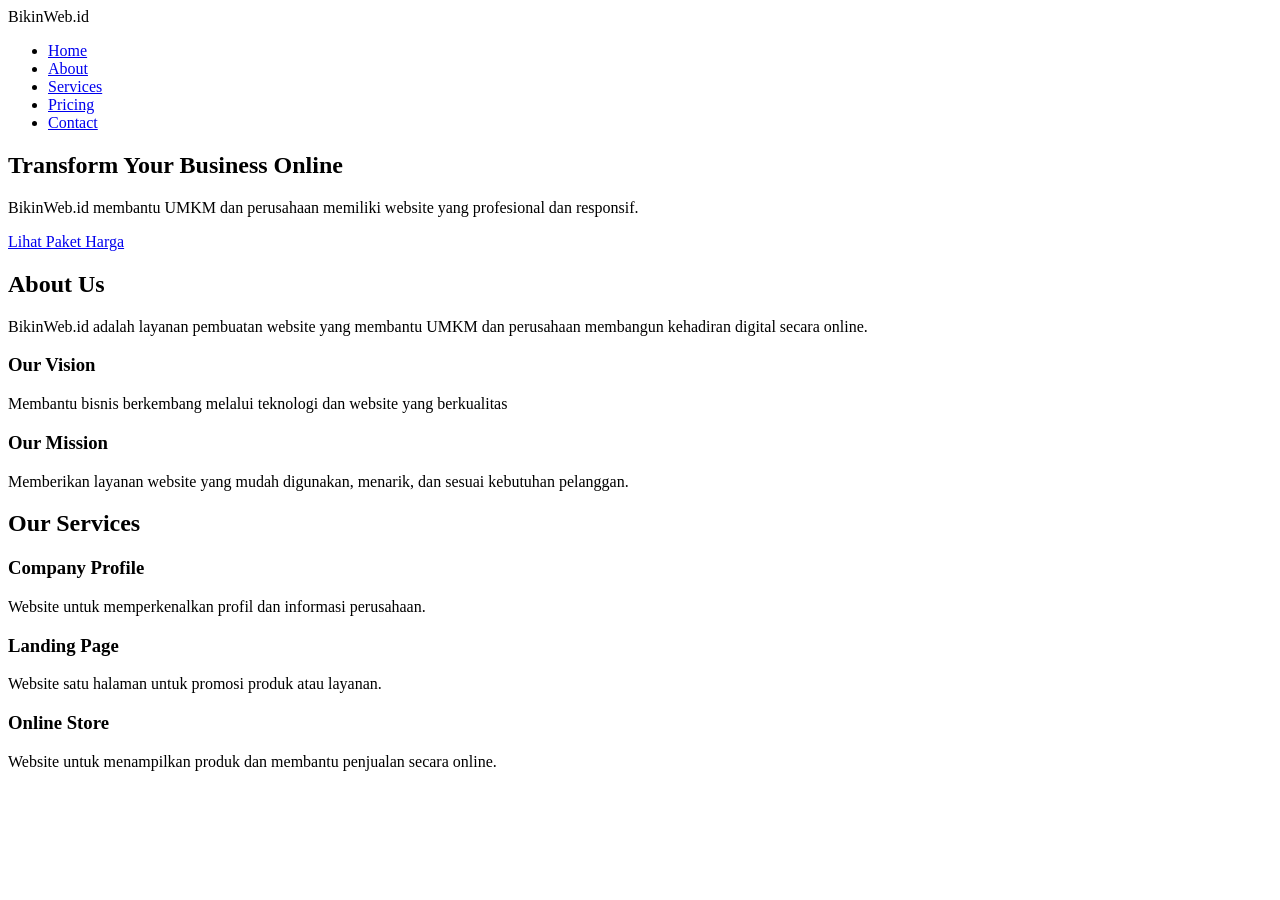
==== bikinweb.id-main/index.html @ c70c85a7 "Update website BikinWeb" ====
<!DOCTYPE html>
<html lang="id">
<head>
    <meta charset="UTF-8">
    <meta name="viewport" content="width=device-width, initial-scale=1.0">
    <title>BikinWeb.id - Jasa Pembuatan Website</title>
    

    <link rel="stylesheet" href="style.css">
</head>
<body>
    
    <header>
        <div class="logo">BikinWeb.id</div>
        
        <nav>
            <ul>
                <li><a href="#home">Home</a></li>
                <li><a href="#about">About</a></li>
                <li><a href="#services">Services</a></li>
                <li><a href="#pricing">Pricing</a></li>
                <li><a href="#contact">Contact</a></li>
            </ul>
        </nav>
    </header>


<section id="home">
    <h1>Transform Your Business Online</h1>

    <p>
        BikinWeb.id membantu UMKM dan perusahaan
        memiliki website yang profesional dan responsif.
    </p>


    <a href="#pricing">Lihat Paket Harga</a>
</section>

    <!-- About -->
    <section id="about">
        <h2>About Us</h2>
        <p>
            BikinWeb.id adalah layanan pembuatan website
            yang membantu UMKM dan perusahaan membangun
            kehadiran digital secara online.
        </p>

        <h3>Our Vision</h3>
        <p>
            Membantu bisnis berkembang melalui teknologi
            dan website yang berkualitas 
        </p>

        <h3>Our Mission</h3>
        <p>
            Memberikan layanan website yang mudah digunakan,
            menarik, dan sesuai kebutuhan pelanggan.
        </p>
    </section>

        <!-- Services -->
        <section id="services">
            <h2>Our Services</h2>

            <div>
                <h3>Company Profile</h3>
                <p>
                    Website untuk memperkenalkan profil
                    dan informasi perusahaan.
                </p>
            </div>

            <div>
                <h3>Landing Page</h3>
                <p>
                    Website satu halaman untuk promosi
                    produk atau layanan.
                </p>
            </div>

            <div>
                <h3>Online Store</h3>
                <p>
                    Website untuk menampilkan produk
                    dan membantu penjualan secara online.
                </p>
            </div>
        </section>

    </body>
    </html>
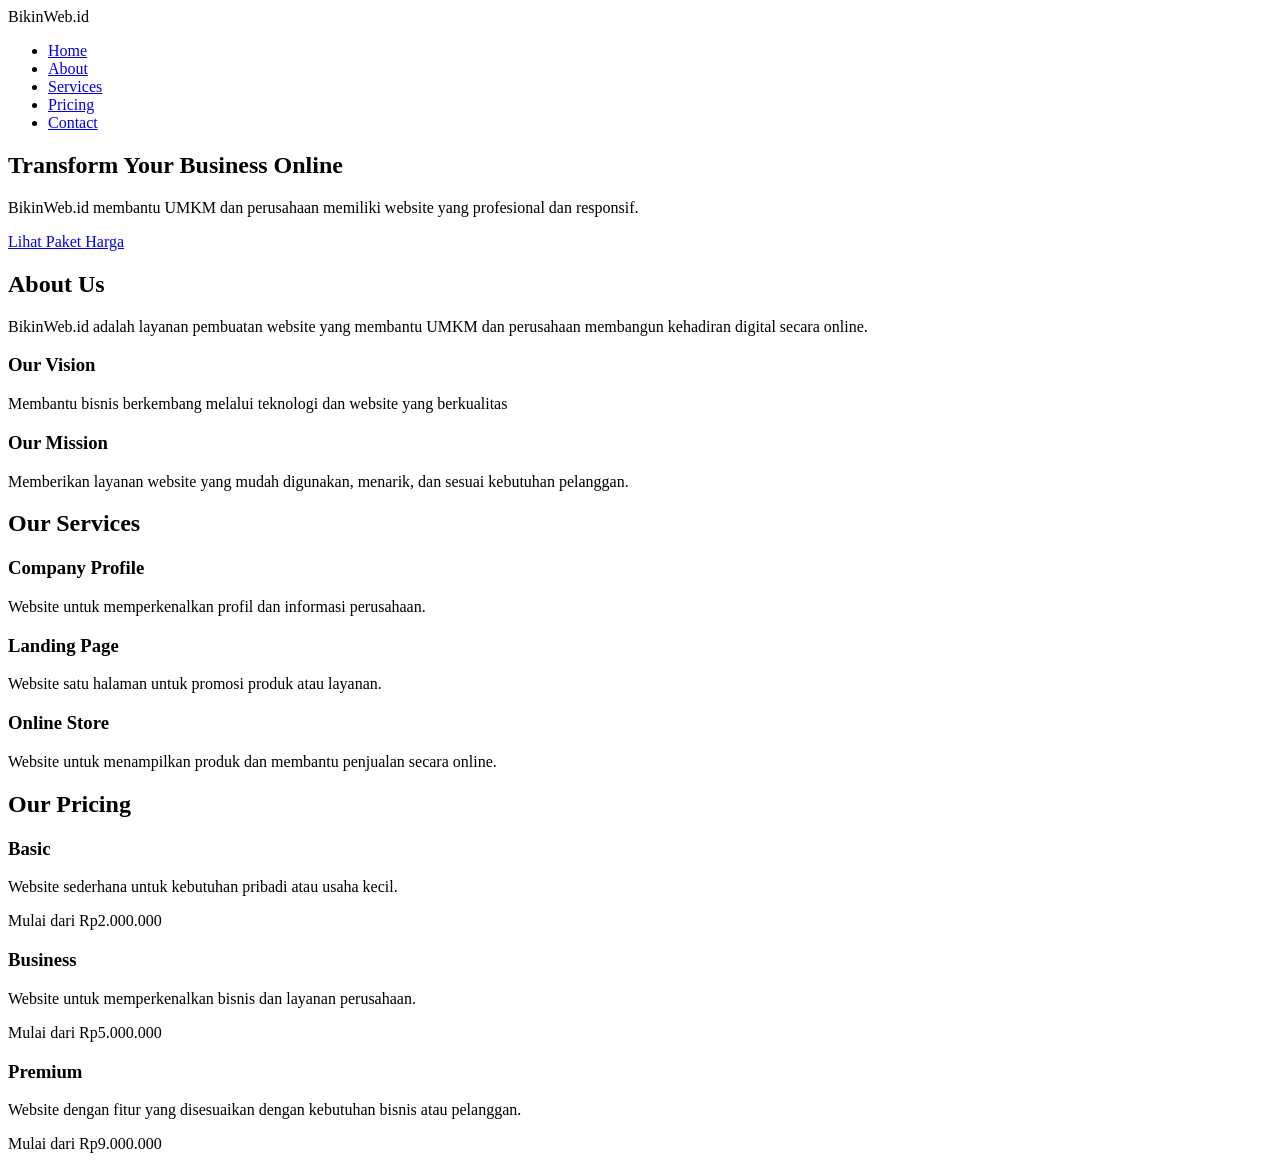
==== commit d006ab6f: "Update pricing BikinWeb" ====
--- a/bikinweb.id-main/index.html
+++ b/bikinweb.id-main/index.html
@@ -87,6 +87,28 @@
                 </p>
             </div>
         </section>
+            <!-- Pricing -->
+             <section id="pricing">
+                <h2>Our Pricing</h2>
 
-    </body>
+                <div>
+                    <h3>Basic</h3>
+                    <p>Website sederhana untuk kebutuhan pribadi atau usaha kecil.<p>
+                    <p>Mulai dari Rp2.000.000</p>
+                </div>
+
+                <div>
+                    <h3>Business</h3>
+                    <p>Website untuk memperkenalkan bisnis dan layanan perusahaan.<p>
+                    <p>Mulai dari Rp5.000.000</p>
+                
+                </div>
+
+                <div>
+                    <h3>Premium</h3>
+                    <p>Website dengan fitur yang disesuaikan dengan kebutuhan bisnis atau pelanggan.</p>
+                    <p>Mulai dari Rp9.000.000</p>
+                </div>
+             </section>
+     </body>
     </html>
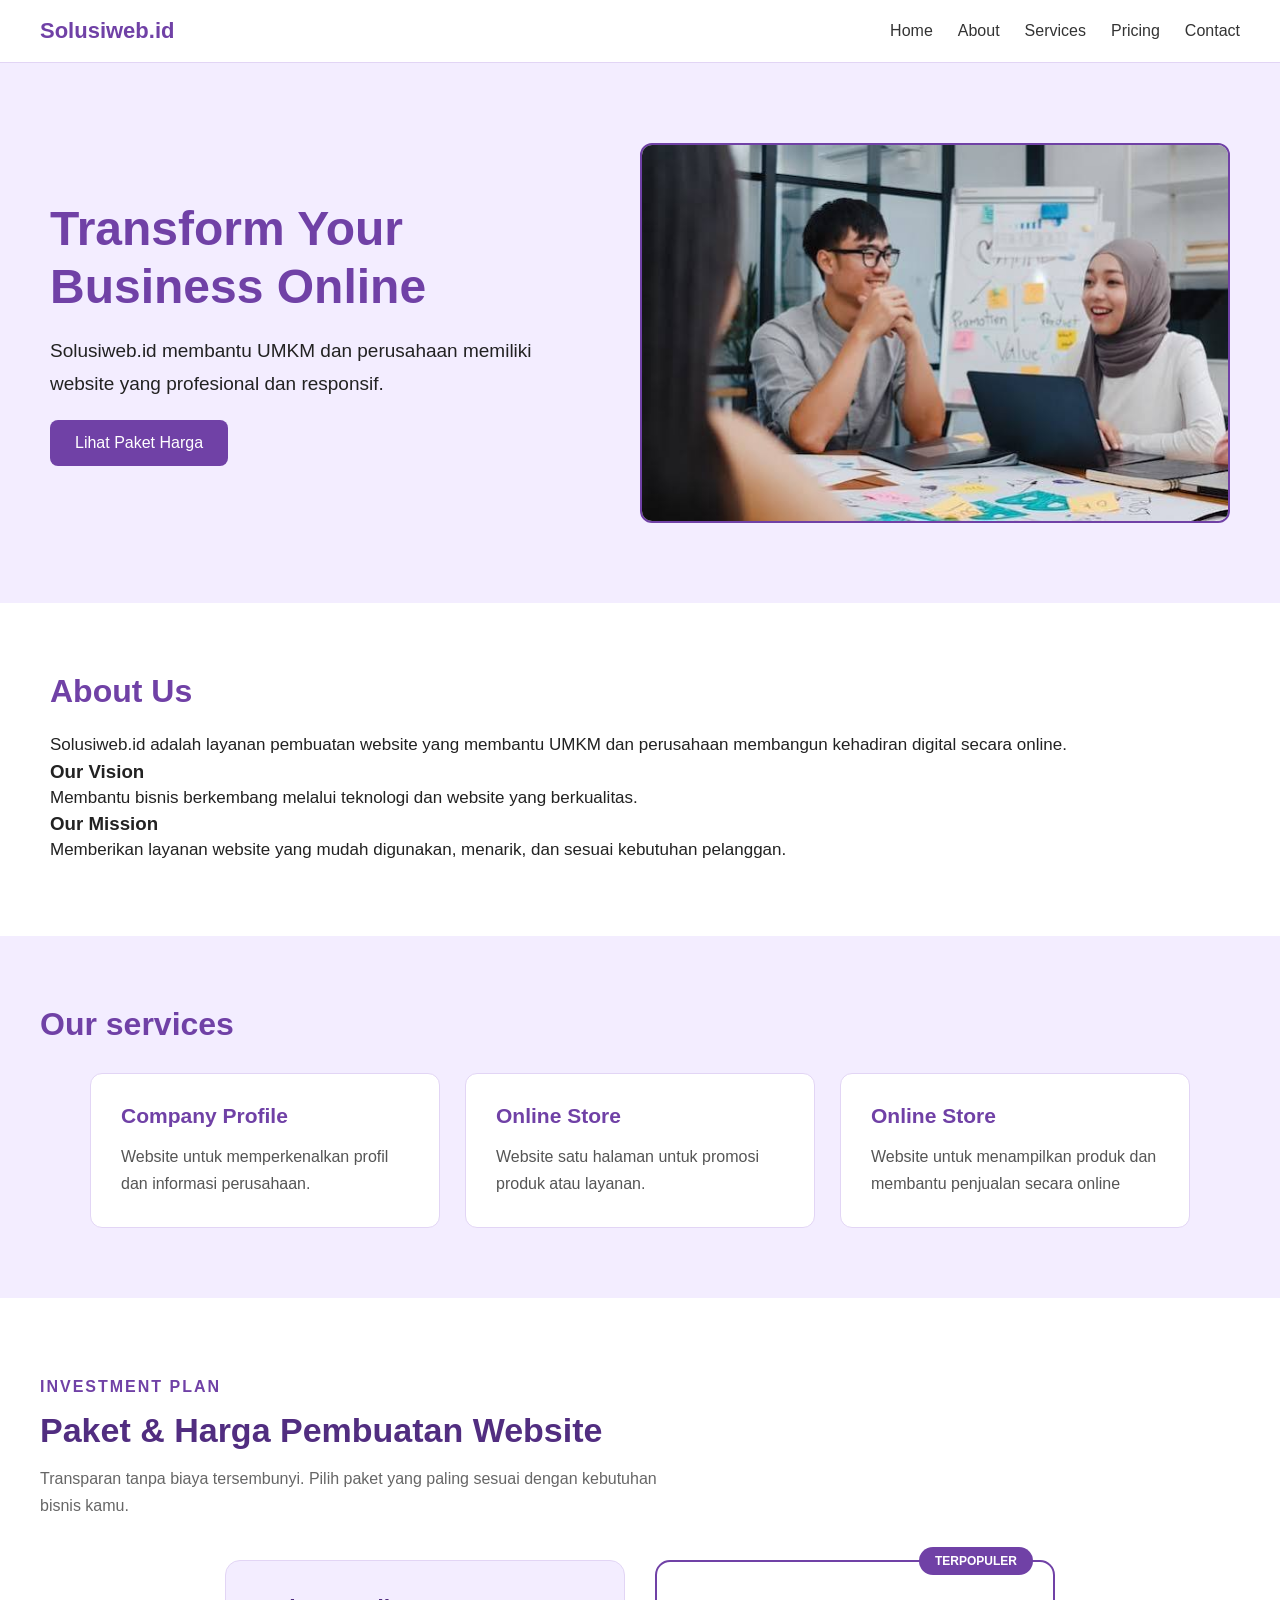
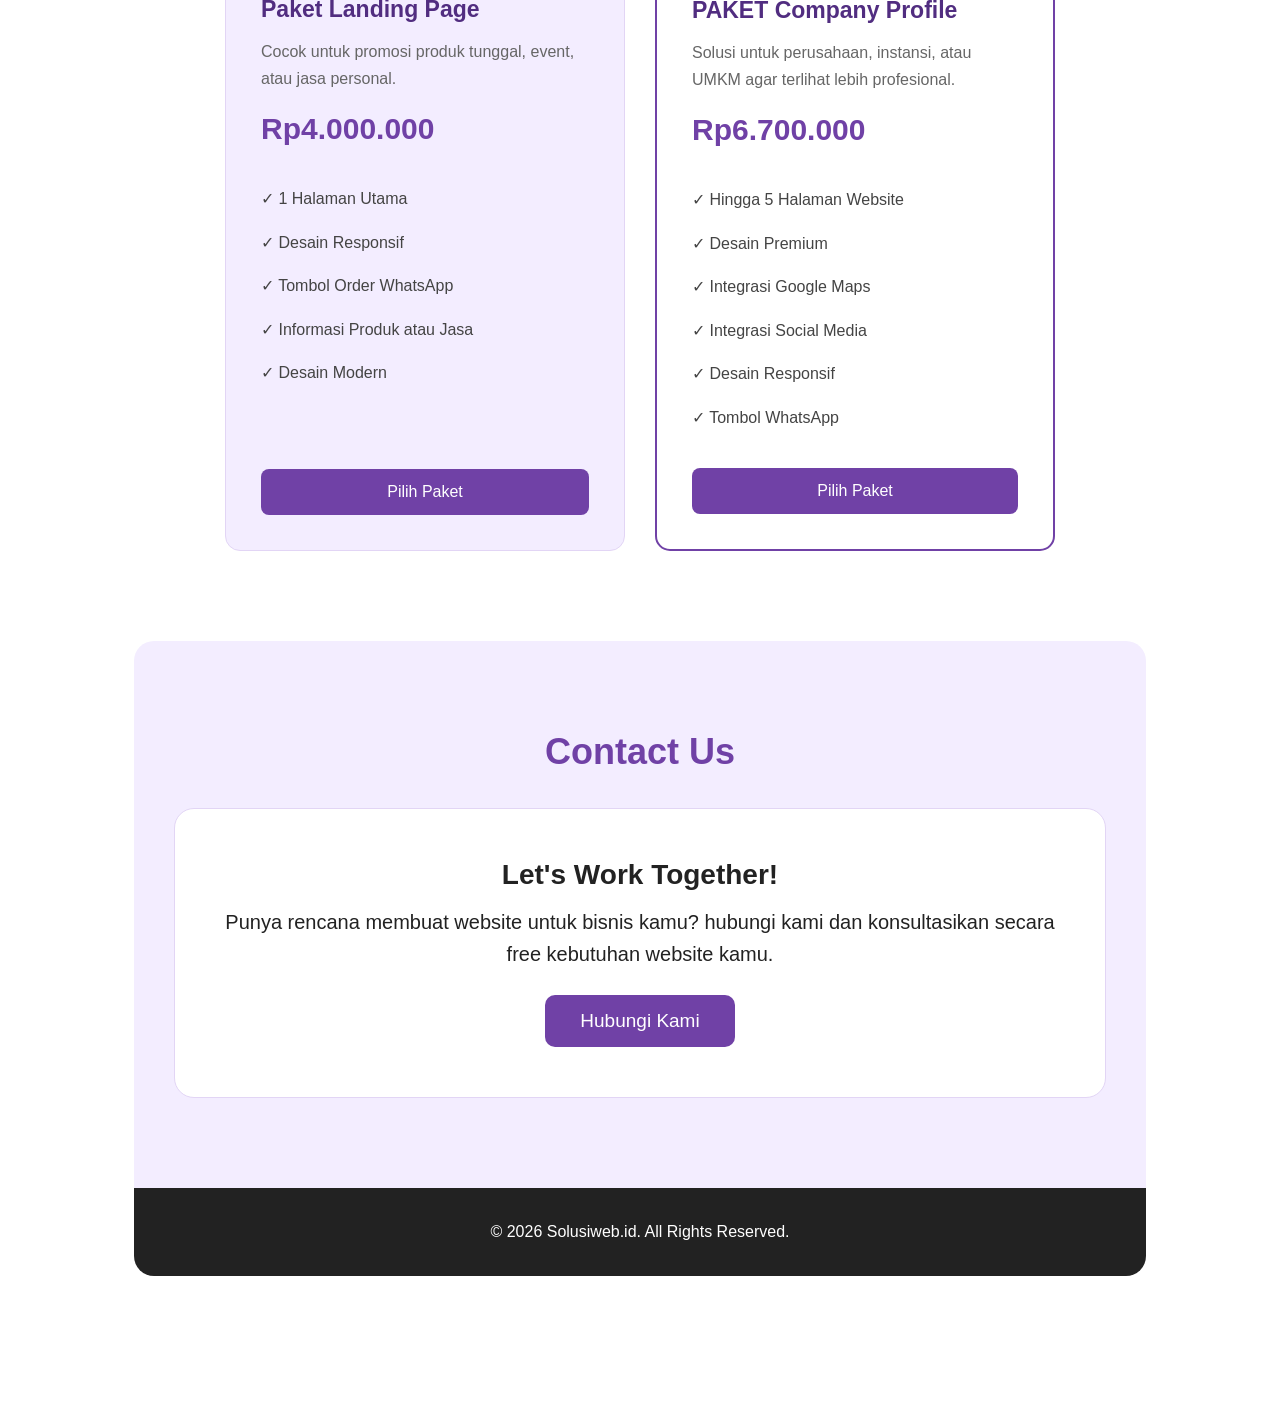
==== commit 30dd2535: "Update Solusiweb.id" ====
--- a/bikinweb.id-main/index.html
+++ b/bikinweb.id-main/index.html
@@ -3,16 +3,14 @@
 <head>
     <meta charset="UTF-8">
     <meta name="viewport" content="width=device-width, initial-scale=1.0">
-    <title>BikinWeb.id - Jasa Pembuatan Website</title>
-    
-
+    <title>Solusiweb.id - Jasa Pmebuatan Website</title>
     <link rel="stylesheet" href="style.css">
 </head>
 <body>
     
+    <!-- HEADER -->
     <header>
-        <div class="logo">BikinWeb.id</div>
-        
+        <div class="logo">Solusiweb.id</div>
         <nav>
             <ul>
                 <li><a href="#home">Home</a></li>
@@ -25,31 +23,37 @@
     </header>
 
 
-<section id="home">
-    <h1>Transform Your Business Online</h1>
+    <!-- HOME -->
+    <section id="home">
+        <div class="home-text">
+            <h1>Transform Your Business Online</h1>
 
-    <p>
-        BikinWeb.id membantu UMKM dan perusahaan
-        memiliki website yang profesional dan responsif.
-    </p>
+            <p>
+                Solusiweb.id membantu UMKM dan perusahaan
+                memiliki website yang profesional dan responsif.
+            </p>
+            
+            <a href="#pricing">Lihat Paket Harga</a>
+        </div>
 
+        <div class="home-image">
+            <img src="../asset/foto team.jpg" alt="Team BikinWeb.id">
+        </div>
+    </section>
 
-    <a href="#pricing">Lihat Paket Harga</a>
-</section>
+    <!-- ABOUT -->
+     <section id="about">
+        <h2>About Us</h2>
 
-    <!-- About -->
-    <section id="about">
-        <h2>About Us</h2>
         <p>
-            BikinWeb.id adalah layanan pembuatan website
+            Solusiweb.id adalah layanan pembuatan website
             yang membantu UMKM dan perusahaan membangun
             kehadiran digital secara online.
         </p>
-
+        
         <h3>Our Vision</h3>
-        <p>
-            Membantu bisnis berkembang melalui teknologi
-            dan website yang berkualitas 
+        <p>Membantu bisnis berkembang melalui teknologi
+           dan website yang berkualitas.
         </p>
 
         <h3>Our Mission</h3>
@@ -57,58 +61,135 @@
             Memberikan layanan website yang mudah digunakan,
             menarik, dan sesuai kebutuhan pelanggan.
         </p>
-    </section>
+     </section>
 
-        <!-- Services -->
-        <section id="services">
-            <h2>Our Services</h2>
+     <!-- SERVICES -->
+      <section id="services">
+            <h2>Our services</h2>
 
-            <div>
-                <h3>Company Profile</h3>
+            <div class="service-container">
+                
+                <div class="service-card">
+                    <h3>Company Profile</h3>
+                    <p>
+                        Website untuk memperkenalkan profil
+                        dan informasi perusahaan.
+                    </p>
+                </div>
+                
+                <div class="service-card">
+                    <h3>Online Store</h3>
+                    <p>
+                        Website satu halaman untuk promosi
+                        produk atau layanan.
+                    </p>
+                </div>
+
+                <div class="service-card">
+                    <h3>Online Store</h3>
+                    <p>
+                        Website untuk menampilkan produk
+                        dan membantu penjualan secara online
+                    </p>
+                </div>
+            </div>
+      </section>
+
+      <!-- PRICING -->
+       <section id="pricing">
+
+        <div class="pricing-heading">
+            <span class="sub-badge">INVESTMENT PLAN</span>
+
+            <h2>Paket & Harga Pembuatan Website</h2>
+            <p>
+                Transparan tanpa biaya tersembunyi.
+                Pilih paket yang paling sesuai dengan kebutuhan bisnis kamu.
+            </p>
+        </div>
+
+        <div class="pricing-container">
+            
+            <!-- LANDING PAGE -->
+             <div class="pricing-card">
+                
+                <h3>Paket Landing Page</h3>
+
                 <p>
-                    Website untuk memperkenalkan profil
-                    dan informasi perusahaan.
+                    Cocok untuk promosi produk tunggal,
+                    event, atau jasa personal.
                 </p>
-            </div>
 
-            <div>
-                <h3>Landing Page</h3>
-                <p>
-                    Website satu halaman untuk promosi
-                    produk atau layanan.
-                </p>
-            </div>
+                <h2>Rp4.000.000</h2>
 
-            <div>
-                <h3>Online Store</h3>
-                <p>
-                    Website untuk menampilkan produk
-                    dan membantu penjualan secara online.
-                </p>
-            </div>
-        </section>
-            <!-- Pricing -->
-             <section id="pricing">
-                <h2>Our Pricing</h2>
+                <ul>
+                    <li>✓ 1 Halaman Utama</li>
+                    <li>✓ Desain Responsif</li>
+                    <li>✓ Tombol Order WhatsApp</li>
+                    <li>✓ Informasi Produk atau Jasa</li>
+                    <li>✓ Desain Modern</li>
+                </ul>
+
+                <a href="https://wa.me/6281234567890?text=Halo%20BikinWeb.id,%20saya%20tertarik%20paket%20Landing%20Page."
+                   target="_blank" class="pricing-button">
+                    Pilih Paket
+                </a>
+             </div>
 
                 <div>
-                    <h3>Basic</h3>
-                    <p>Website sederhana untuk kebutuhan pribadi atau usaha kecil.<p>
-                    <p>Mulai dari Rp2.000.000</p>
-                </div>
+                        <!-- COMPANY PROFILE-->
+                         <div class="pricing-card popular">
 
-                <div>
-                    <h3>Business</h3>
-                    <p>Website untuk memperkenalkan bisnis dan layanan perusahaan.<p>
-                    <p>Mulai dari Rp5.000.000</p>
-                
-                </div>
+                    <span class="popular-label">TERPOPULER</span>
+                    <h3>PAKET Company Profile</h3>
+                    <p>
+                        Solusi untuk perusahaan, instansi,
+                        atau UMKM agar terlihat lebih profesional.
+                    </p>
 
-                <div>
-                    <h3>Premium</h3>
-                    <p>Website dengan fitur yang disesuaikan dengan kebutuhan bisnis atau pelanggan.</p>
-                    <p>Mulai dari Rp9.000.000</p>
-                </div>
+                    <h2>Rp6.700.000</h2>
+
+                    <ul>
+                    <li>✓ Hingga 5 Halaman Website</li>
+                    <li>✓ Desain Premium</li>
+                    <li>✓ Integrasi Google Maps</li>
+                    <li>✓ Integrasi Social Media</li>
+                    <li>✓ Desain Responsif</li>
+                    <li>✓ Tombol WhatsApp</li>
+                </ul>
+
+                 <a href="https://wa.me/6281234567890?text=Halo%20BikinWeb.id,%20saya%20tertarik%20paket%20Company%20Profile."
+                   target="_blank" class="pricing-button">
+                    Pilih Paket
+                </a>
+                 </div>
+
+             </div>
+             <section>
+                <!-- CONTACT -->
+                 <section  id="contact">
+
+                    <h2>Contact Us</h2>
+
+                    <div class="contact-container">
+
+                        <h3>Let's Work Together!</h3>
+                        <p>
+                            Punya rencana membuat website untuk bisnis kamu?
+                            hubungi kami dan konsultasikan secara free kebutuhan website kamu.
+                        </p>
+
+                        <a href="https://wa.me/6281234567890" target="_blank">
+                            Hubungi Kami
+                        </a>
+
+                    </div>
              </section>
-     </body>
-    </html>+
+             <!-- FOOTER -->
+              <footer>
+                <p>&copy; 2026 Solusiweb.id. All Rights Reserved.</p>
+              </footer>
+
+        </body>
+        </html>
--- a/bikinweb.id-main/style.css
+++ b/bikinweb.id-main/style.css
@@ -0,0 +1,447 @@
+
+/* GENERAL */
+
+* {
+    margin: 0;
+    padding: 0;
+    box-sizing: border-box;
+}
+
+html {
+    scroll-behavior: smooth;
+}
+
+body {
+    font-family: Arial, sans-serif;
+    background-color: white;
+    color: #222;
+}
+
+section {
+    padding: 60px 40px;
+}
+
+/* HEADER */
+
+header {
+    background-color: white;
+    padding: 18px 40px;
+    display: flex;
+    justify-content: space-between;
+    align-items: center;
+    border-bottom: 1px solid #e2d5f5;
+}
+
+.logo {
+    font-size: 22px;
+    font-weight: bold;
+    color: #7041a6;
+}
+
+nav ul {
+    display: flex;
+    list-style: none;
+    gap: 25px;
+}
+
+nav a {
+    text-decoration: none;
+    color: #333;
+    transition: 0.3s;
+}
+
+nav a:hover {
+    color: #7041a6;
+}
+
+/* HOME */
+
+#home {
+    display: flex;
+    align-items: center;
+    justify-content: space-between;
+    gap: 40px;
+    padding: 80px 50px;
+    background-color: #f3edff;
+}
+
+.home-text {
+    flex: 1;
+}
+
+.home-text h1 {
+    font-size: 48px;
+    line-height: 1.2;
+    color: #7041a6;
+    margin-bottom: 20px;
+}
+
+.home-text p {
+    font-size: 19px;
+    line-height: 1.7;
+    max-width: 600px;
+}
+
+.home-text a {
+    display: inline-block;
+    background-color: #7041a6;
+    color: white;
+    padding: 14px 25px;
+    text-decoration: none;
+    margin-top: 20px;
+    border-radius: 8px;
+    transition: 0.3s;
+}
+
+.home-text a:hover {
+    background-color: #512d80;
+}
+
+.home-image {
+    width: 50%;
+    height: 380px;
+    border: 2px solid #7041a6;
+    border-radius: 12px;
+    overflow: hidden;
+    flex-shrink: 0;
+}
+
+.home-image img {
+    width: 100%;
+    height: 100%;
+    object-fit: cover;
+}
+
+/* ABOUT */
+
+#about {
+    background-color: white;
+    padding: 70px 50px;
+}
+
+#about h2 {
+    color: #7041a6;
+    font-size: 32px;
+    margin-bottom: 20px;
+}
+
+#about p {
+    font-size: 17px;
+    line-height: 1.8;
+}
+
+/* SERVICES */
+
+#services {
+    background-color: #f3edff;
+    padding: 70px 40px;
+}
+
+#services h2 {
+    color: #7041a6;
+    font-size: 32px;
+    margin-bottom: 30px;
+}
+
+.service-container {
+    display: flex;
+    gap: 25px;
+    justify-content: center;
+    flex-wrap: wrap;
+}
+
+.service-card {
+    background-color: white;
+    padding: 30px;
+    border: 1px solid #e2d5f5;
+    border-radius: 12px;
+    flex: 1;
+    min-width: 220px;
+    max-width: 350px;
+    transition: 0.3s;
+}
+
+.service-card:hover {
+    transform: translateY(-8px);
+    box-shadow: 0 8px 20px rgba(112,65,166,0.15);
+    border-color: #7041a6;
+}
+
+.service-card h3 {
+    color: #7041a6;
+    margin-bottom: 15px;
+    font-size: 21px;
+}
+
+.service-card p {
+    line-height: 1.7;
+    color: #555;
+}
+
+/* PRICING */
+
+#pricing {
+    background-color: white;
+    padding: 80px 40px;
+}
+
+.pricing-heading {
+    max-width: 650px;
+    margin-bottom: 40px;
+}
+
+.sub-badge {
+    display: inline-block;
+    color: #7041a6;
+    font-weight: bold;
+    letter-spacing: 2px;
+    margin-bottom: 15px;
+}
+
+.pricing-heading h2 {
+    color: #512d80;
+    font-size: 34px;
+    margin-bottom: 15px;
+}
+
+.pricing-heading p {
+    color: #666;
+    line-height: 1.7;
+}
+
+.pricing-container {
+    display: flex;
+    justify-content: center;
+    align-items: stretch;
+    gap: 30px;
+    flex-wrap: wrap;
+}
+
+.pricing-card {
+    position: relative;
+    background-color: #f3edff;
+    border: 1px solid #e2d5f5;
+    border-radius: 15px;
+    padding: 35px;
+    flex: 1;
+    min-width: 260px;
+    max-width: 400px;
+    min-height: 480px;
+    display: flex;
+    flex-direction: column;
+    transition: 0.3s ease;
+}
+
+.pricing-card:hover {
+    transform: translateY(-10px);
+    box-shadow: 0 15px 35px rgba(112,65,166,0.15);
+    border-color: #7041a6;
+}
+
+.pricing-card h3 {
+    color: #512d80;
+    font-size: 23px;
+    margin-bottom: 15px;
+}
+
+.pricing-card p {
+    color: #666;
+    line-height: 1.7;
+}
+
+.pricing-card h2 {
+    color: #7041a6;
+    font-size: 30px;
+    margin: 20px 0;
+}
+
+.pricing-card ul {
+    list-style: none;
+    padding: 0;
+    margin: 20px 0;
+}
+
+.pricing-card li {
+    margin-bottom: 18px;
+    color: #444;
+    line-height: 1.6;
+}
+
+.pricing-button {
+    display: block;
+    background-color: #7041a6;
+    color: white;
+    text-align: center;
+    padding: 14px;
+    text-decoration: none;
+    border-radius: 8px;
+    margin-top: auto;
+    transition: 0.3s;
+}
+
+.pricing-button:hover {
+    background-color: #512d80;
+    transform: scale(1.03);
+}
+
+.pricing-card.popular {
+    border: 2px solid #7041a6;
+    background-color: white;
+}
+
+.popular-label {
+    position: absolute;
+    top: -15px;
+    right: 20px;
+    background-color: #7041a6;
+    color: white;
+    padding: 7px 16px;
+    border-radius: 20px;
+    font-size: 12px;
+    font-weight: bold;
+}
+
+/* CONTACT */
+
+#contact {
+    width: 100%;
+    background-color: #f3edff;
+    padding: 90px 40px;
+    text-align: center;
+    border-radius: 20px 20px 0 0;
+}
+
+#contact h2 {
+    color: #7041a6;
+    font-size: 36px;
+    margin-bottom: 35px;
+}
+
+.contact-container {
+    width: 100%;
+    max-width: 1200px;
+    min-height: 280px;
+    margin: auto;
+    padding: 50px 40px;
+    background-color: white;
+    border-radius: 20px;
+    border: 1px solid #e2d5f5;
+    display: flex;
+    flex-direction: column;
+    justify-content: center;
+    align-items: center;
+}
+
+.contact-container h3 {
+    font-size: 28px;
+    margin-bottom: 15px;
+}
+
+.contact-container p {
+    font-size: 20px;
+    line-height: 1.6;
+    max-width: 850px;
+}
+
+.contact-container a {
+    display: inline-block;
+    background-color: #7041a6;
+    color: white;
+    padding: 15px 35px;
+    font-size: 19px;
+    text-decoration: none;
+    border-radius: 10px;
+    margin-top: 25px;
+    transition: 0.3s;
+}
+
+.contact-container a:hover {
+    background-color: #512d80;
+    transform: translateY(-3px);
+}
+
+/* FOOTER */
+
+footer {
+    background-color: #222;
+    color: white;
+    padding: 35px 40px;
+    text-align: center;
+    font-size: 16px;
+    border-radius: 0 0 20px 20px;
+}
+
+/* RESPONSIVE */
+
+@media (max-width: 768px) {
+
+    header {
+        flex-direction: column;
+        gap: 15px;
+        padding: 20px;
+    }
+
+    nav ul {
+        flex-wrap: wrap;
+        justify-content: center;
+        padding: 0;
+        gap: 15px;
+    }
+
+    #home {
+        flex-direction: column;
+        padding: 50px 20px;
+    }
+
+    .home-text,
+    .home-image {
+        width: 100%;
+    }
+
+    .home-text h1 {
+        font-size: 36px;
+    }
+
+    .home-image {
+        height: 250px;
+    }
+
+    #about,
+    #services,
+    #pricing {
+        padding: 50px 20px;
+    }
+
+    .service-container,
+    .pricing-container {
+        flex-direction: column;
+        align-items: center;
+    }
+
+    .service-card,
+    .pricing-card {
+        width: 100%;
+        max-width: 450px;
+    }
+
+    #contact {
+        padding: 60px 20px;
+    }
+
+    .contact-container {
+        min-height: 250px;
+        padding: 35px 20px;
+    }
+
+    .contact-container h3 {
+        font-size: 23px;
+    }
+
+    .contact-container p {
+        font-size: 17px;
+    }
+
+    footer {
+        padding: 25px 15px;
+    }
+}
